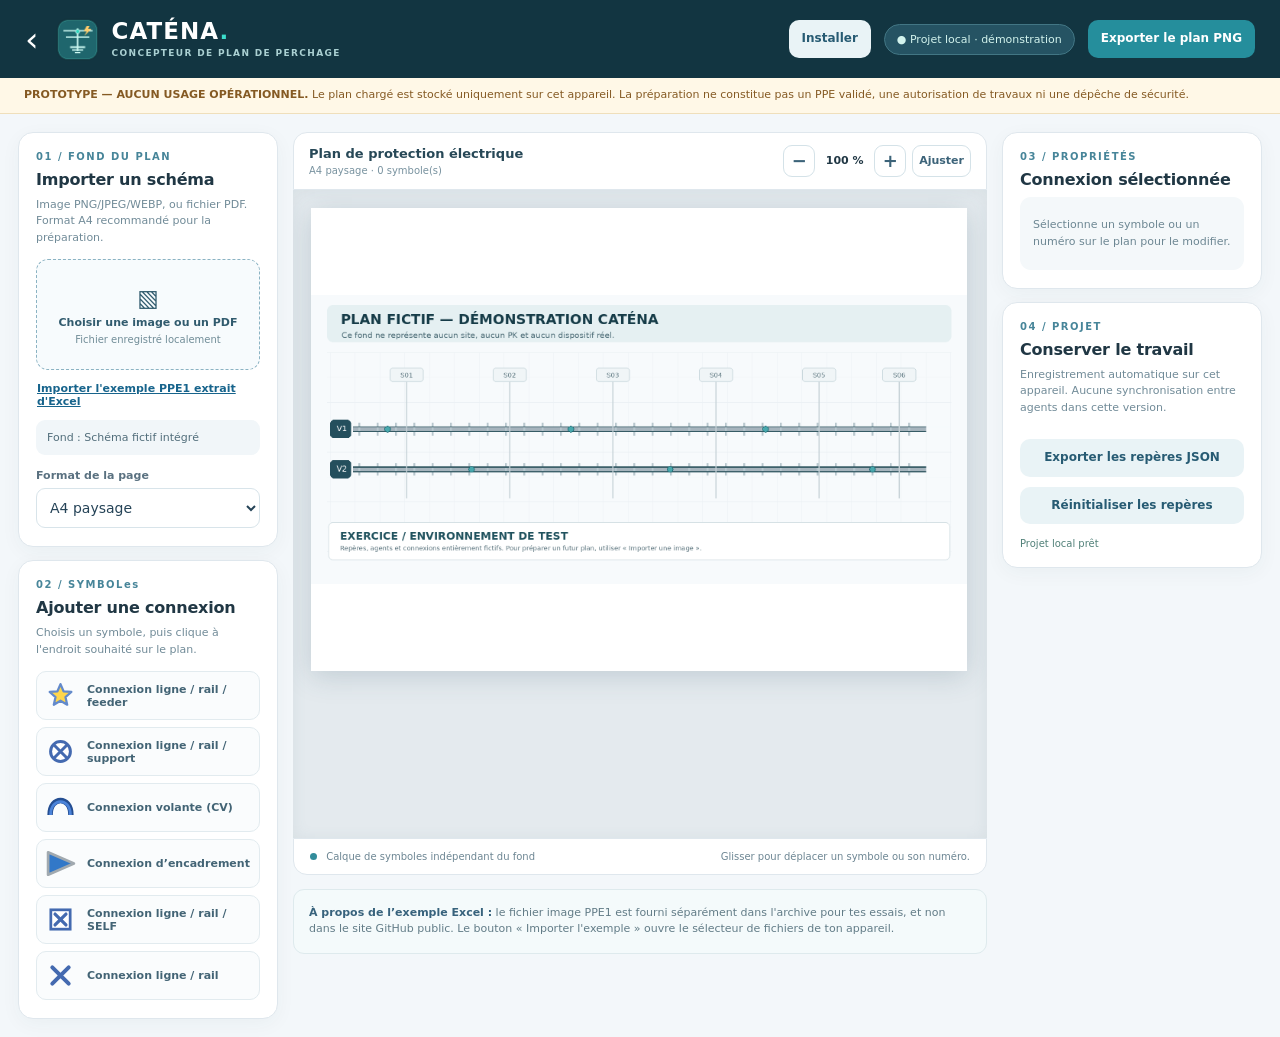
==== site/concepteur.html @ 9c205cb2 "CATENA PWA v0.2.2 : correction du test des exemples privés" ====
<!doctype html>
<html lang="fr">
<head>
<meta charset="utf-8"><meta name="viewport" content="width=device-width,initial-scale=1,viewport-fit=cover">
<meta name="theme-color" content="#12343e"><meta name="referrer" content="no-referrer">
<meta http-equiv="Content-Security-Policy" content="default-src 'self'; script-src 'self'; style-src 'self'; img-src 'self' data: blob:; connect-src 'self'; worker-src 'self'; manifest-src 'self'; object-src blob:; frame-src blob:; base-uri 'self'; form-action 'self'">
<link rel="icon" href="assets/icon-192.png"><link rel="apple-touch-icon" href="assets/icon-192.png"><link rel="manifest" href="manifest.webmanifest"><link rel="stylesheet" href="concepteur.css">
<title>CATÉNA · Conception du plan de perchage</title>
</head>
<body>
<div class="layout">
 <header class="app-header">
  <div class="header-left"><a class="back" href="./index.html" title="Retour à CATÉNA">‹</a><img src="assets/icon-192.png" alt="CATÉNA"><div><strong>CATÉNA<span class="dot">.</span></strong><small>CONCEPTEUR DE PLAN DE PERCHAGE</small></div></div>
  <div class="top-right"><button type="button" id="pwa-install" class="button light" hidden>Installer</button><button type="button" id="pwa-update" class="button light" hidden>Mettre à jour</button><span id="pwa-connection-label" hidden></span><span class="local-chip">● Projet local · démonstration</span><button id="btn-export" class="button primary" type="button">Exporter le plan PNG</button></div>
 </header>
 <div class="demo-warning"><strong>PROTOTYPE — AUCUN USAGE OPÉRATIONNEL.</strong> Le plan chargé est stocké uniquement sur cet appareil. La préparation ne constitue pas un PPE validé, une autorisation de travaux ni une dépêche de sécurité.</div>
 <div class="workspace">
  <aside class="sidebar">
   <section class="panel">
    <div class="section-label">01 / FOND DU PLAN</div><h2>Importer un schéma</h2><p class="help">Image PNG/JPEG/WEBP, ou fichier PDF. Format A4 recommandé pour la préparation.</p>
    <label class="upload-zone" for="file-input"><span>▧</span><strong>Choisir une image ou un PDF</strong><small>Fichier enregistré localement</small></label>
    <input type="file" id="file-input" accept="image/png,image/jpeg,image/webp,application/pdf,.pdf" hidden>
    <button class="text-button" id="example-button" type="button">Importer l'exemple PPE1 extrait d'Excel</button>
    <div id="loaded-name" class="file-status">Fond : schéma fictif intégré</div>
    <label class="field-label" for="paper-select">Format de la page</label><select id="paper-select"><option value="landscape">A4 paysage</option><option value="portrait">A4 portrait</option><option value="original">Proportions de l'image</option></select>
    <p id="pdf-warning" class="pdf-warning" hidden>PDF : prévisualisation native uniquement. L'affichage du PDF peut varier selon le navigateur : pour une position exacte, exportez d'abord sa page en image PNG/JPEG.</p>
   </section>
   <section class="panel"><div class="section-label">02 / SYMBOLes</div><h2>Ajouter une connexion</h2><p class="help">Choisis un symbole, puis clique à l'endroit souhaité sur le plan.</p><div id="palette" class="palette"></div><button id="cancel-add" class="button light full" type="button" hidden>Annuler le placement</button></section>
  </aside>
  <main class="center">
   <div class="canvas-toolbar"><div><strong id="plan-title">Plan de protection électrique</strong><small id="board-meta">A4 paysage · 0 symbole</small></div><div class="toolbar-buttons"><button id="zoom-out" type="button" title="Réduire le plan">−</button><span id="zoom-label">100 %</span><button id="zoom-in" type="button" title="Agrandir le plan">+</button><button id="fit" class="fit" type="button">Ajuster</button></div></div>
   <div id="viewport" class="viewport"><div id="paper" class="paper"><img id="background-image" src="assets/schema_demo.png" alt="Fond de plan"><object id="background-pdf" data="" type="application/pdf" hidden><p>Prévisualisation PDF indisponible sur ce navigateur.</p></object><svg id="overlay" viewBox="0 0 1000 707" xmlns="http://www.w3.org/2000/svg" role="img" aria-label="Calque des connexions et de leurs repères"></svg></div></div>
   <div class="canvas-foot"><span><i class="dot-marker"></i> Calque de symboles indépendant du fond</span><span id="interaction-hint">Glisser pour déplacer un symbole ou son numéro.</span></div>
   <div class="notice"><strong>À propos de l’exemple Excel :</strong> le fichier image PPE1 est fourni séparément dans l'archive pour tes essais, et non dans le site GitHub public. Le bouton « Importer l'exemple » ouvre le sélecteur de fichiers de ton appareil.</div>
  </main>
  <aside class="inspector"><section class="panel"><div class="section-label">03 / PROPRIÉTÉS</div><h2>Connexion sélectionnée</h2><div id="no-selection" class="empty-inspector">Sélectionne un symbole ou un numéro sur le plan pour le modifier.</div><div id="properties" hidden>
   <label class="field-label" for="field-number">Numéro sur le plan</label><input id="field-number" type="text" maxlength="12" autocomplete="off">
   <label class="field-label" for="field-type">Symbole</label><select id="field-type"></select>
   <label class="field-label" for="field-note">Support / désignation</label><input id="field-note" type="text" maxlength="90" placeholder="Ex. support, feeder, sectionnement">
   <label class="field-label">Taille du symbole</label><div class="size-row"><button id="size-down" type="button">−</button><strong id="size-text">100 %</strong><button id="size-up" type="button">+</button></div>
   <p class="help" id="drag-help">Glisse le symbole pour le repositionner, puis le numéro jaune indépendamment.</p><button id="delete-symbol" class="button danger full" type="button">Supprimer la connexion</button>
  </div></section>
  <section class="panel"><div class="section-label">04 / PROJET</div><h2>Conserver le travail</h2><p class="help">Enregistrement automatique sur cet appareil. Aucune synchronisation entre agents dans cette version.</p><button id="save-json" class="button light full" type="button">Exporter les repères JSON</button><button id="clear" class="button light full" type="button">Réinitialiser les repères</button><div class="save-state" id="save-state">Projet local prêt</div></section>
 </aside>
 </div>
</div>
<div class="toast" id="toast" role="status" hidden></div>
<script src="concepteur.js"></script>
<script src="pwa.js"></script>
</body></html>
---- site/concepteur.css ----
:root{font-family:Inter,system-ui,-apple-system,Segoe UI,Arial,sans-serif;color:#203744;background:#f3f7fa;font-size:14px;--navy:#103442;--blue:#2c5d9f;--line:#dfe7ed;--muted:#738896;--mint:#31b8b3}*{box-sizing:border-box}body{margin:0}.layout{min-height:100vh}button,select,input{font:inherit}button{cursor:pointer}button:focus-visible,input:focus-visible,select:focus-visible,.upload-zone:focus-visible{outline:3px solid #5ab6ec;outline-offset:2px}button:disabled{opacity:.5;cursor:not-allowed}.app-header{height:78px;background:#123541;color:#fff;display:flex;align-items:center;justify-content:space-between;padding:0 25px;gap:14px}.header-left,.top-right{display:flex;align-items:center;gap:13px}.header-left img{height:43px;width:43px;border-radius:13px}.header-left strong{font-size:23px;letter-spacing:1px;line-height:1}.header-left small{font-weight:650;font-size:9px;display:block;letter-spacing:1.35px;color:#aad0d2;margin-top:5px}.dot{color:#3bdecc}.back{font-size:34px;text-decoration:none;color:white;line-height:1;margin-right:4px}.local-chip{background:#255363;border:1px solid #427684;border-radius:100px;font-size:11px;color:#d2f3ed;padding:8px 12px}.button{border:0;border-radius:10px;padding:11px 13px;font-size:12px;font-weight:770;line-height:1.3}.button.primary{color:#fff;background:#258e9c}.button.light{color:#275b73;background:#e9f3f6}.button.danger{background:#fff0f0;color:#ab3946}.button.full{width:100%;margin-top:10px}.demo-warning{background:#fff8e7;color:#855a23;border-bottom:1px solid #efdfbb;padding:9px 24px;font-size:11px;line-height:1.5}.workspace{display:grid;grid-template-columns:260px minmax(0,1fr) 260px;gap:15px;padding:18px;align-items:start}.sidebar,.inspector{display:grid;gap:13px}.panel{border-radius:15px;padding:18px 17px;background:#fff;border:1px solid var(--line);box-shadow:0 5px 20px #203d4b0b}.section-label{color:#478599;letter-spacing:1.5px;font-weight:850;font-size:10px;margin-bottom:8px}.panel h2{font-size:16px;letter-spacing:-.2px;margin:0 0 8px}.help{font-size:11px;color:#718b98;line-height:1.5;margin:3px 0 13px}.upload-zone{display:flex;align-items:center;justify-content:center;flex-direction:column;gap:5px;background:#f7fbfd;border:1.5px dashed #8bb3c3;border-radius:12px;min-height:111px;padding:12px 8px;color:#315b6e;cursor:pointer;text-align:center}.upload-zone span{font-size:23px}.upload-zone strong{font-size:11px}.upload-zone small{font-size:10px;color:#718d98}.text-button{border:0;background:none;color:#17648c;text-decoration:underline;text-align:left;padding:12px 1px;font-size:11px;font-weight:700}.file-status{font-size:11px;color:#526e7b;background:#f1f6f9;padding:11px;border-radius:9px;overflow-wrap:anywhere;margin-bottom:14px}.field-label{display:block;font-weight:750;color:#5a7180;margin:12px 0 6px;font-size:11px}select,input{width:100%;border:1px solid #d8e4ea;border-radius:9px;padding:10px 9px;color:#254357;background:#fff}.pdf-warning{background:#fff2df;color:#985926;border-radius:9px;padding:12px;font-size:11px;line-height:1.6}.palette{display:grid;gap:7px}.palette button{display:flex;align-items:center;gap:11px;width:100%;background:#fafcfd;border:1px solid #e2ebef;padding:8px;border-radius:10px;text-align:left;color:#436475;font-size:11px;font-weight:710}.palette button.active{background:#eaf3fc;border-color:#6ca2cb;box-shadow:inset 3px 0 #437bb3}.palette svg{height:31px;width:31px;flex:0 0 31px}.center{min-width:0}.canvas-toolbar{display:flex;justify-content:space-between;gap:12px;align-items:center;background:#fff;border:1px solid var(--line);border-radius:14px 14px 0 0;padding:12px 15px}.canvas-toolbar strong{display:block;font-size:13px;color:#274857}.canvas-toolbar small{display:block;font-size:10px;color:#78929f;margin-top:4px}.toolbar-buttons{display:flex;align-items:center;gap:6px}.toolbar-buttons button,.size-row button{border:1px solid #d4e2e8;background:#fff;color:#3c6379;border-radius:9px;min-width:32px;height:32px;font-size:18px;font-weight:760}.toolbar-buttons button.fit{font-size:11px;min-width:52px}.toolbar-buttons span{font-size:11px;font-weight:740;min-width:47px;text-align:center}.viewport{background:#e4eaee;overflow:auto;min-height:430px;height:min(72vh,750px);display:flex;align-items:flex-start;justify-content:flex-start;padding:18px;box-shadow:inset 0 1px 15px #4d6d7e17}.paper{background:#fff;position:relative;flex:none;width:100%;aspect-ratio:1.414;box-shadow:0 5px 26px #34566b34;overflow:hidden;isolation:isolate}.paper img,.paper object{position:absolute;width:100%;height:100%;inset:0;object-fit:contain}.paper object{background:#fff}#overlay{position:absolute;inset:0;width:100%;height:100%;z-index:3;touch-action:none}.label{cursor:grab}.part{cursor:grab}.selected-glow{animation:glow 1.15s ease-in-out infinite alternate}.selection-outline{filter:drop-shadow(0 0 4px #5ca7ff)}@keyframes glow{from{opacity:.7}to{opacity:1}}.canvas-foot{background:#fff;border:1px solid var(--line);border-radius:0 0 14px 14px;padding:12px 16px;display:flex;justify-content:space-between;gap:9px;color:#6d8693;font-size:10px}.dot-marker{display:inline-block;width:7px;height:7px;background:#328c9b;border-radius:50%;margin-right:6px}.notice{background:#f4fafb;border:1px solid #deeaed;padding:15px;border-radius:11px;margin-top:14px;font-size:11px;color:#627c87;line-height:1.5}.notice strong{color:#37627c}.empty-inspector{color:#6d8793;background:#f4f8fa;border-radius:11px;padding:19px 13px;line-height:1.6;font-size:11px}.size-row{display:flex;align-items:center;gap:12px}.size-row strong{flex:1;text-align:center;color:#295d79}.save-state{font-size:10px;color:#528179;margin-top:14px}.toast{position:fixed;bottom:20px;right:20px;background:#194357;color:#fff;border-radius:10px;padding:12px 16px;box-shadow:0 8px 26px #18445544;z-index:99;max-width:340px;font-size:12px}.toast[hidden]{display:none}@media(max-width:1140px){.workspace{grid-template-columns:240px minmax(0,1fr)}.inspector{grid-column:1/-1;grid-template-columns:1fr 1fr}}@media(max-width:740px){.app-header{height:65px;padding:0 12px}.header-left img{height:33px;width:33px}.header-left strong{font-size:19px}.header-left small{font-size:8px;letter-spacing:.7px}.local-chip{display:none}.button.primary{font-size:10px;padding:10px}.workspace{display:flex;flex-direction:column;padding:10px;gap:12px}.sidebar,.inspector{display:contents}.panel{width:100%}.center{width:100%;order:2}.sidebar .panel{order:1}.inspector .panel{order:3}.viewport{height:380px;min-height:300px;padding:9px}.canvas-toolbar{padding:10px 11px}.canvas-foot{flex-direction:column}.notice{margin-bottom:12px}.toolbar-buttons{gap:2px}.toolbar-buttons span{min-width:40px}}
@media(prefers-reduced-motion:reduce){.selected-glow{animation:none}}
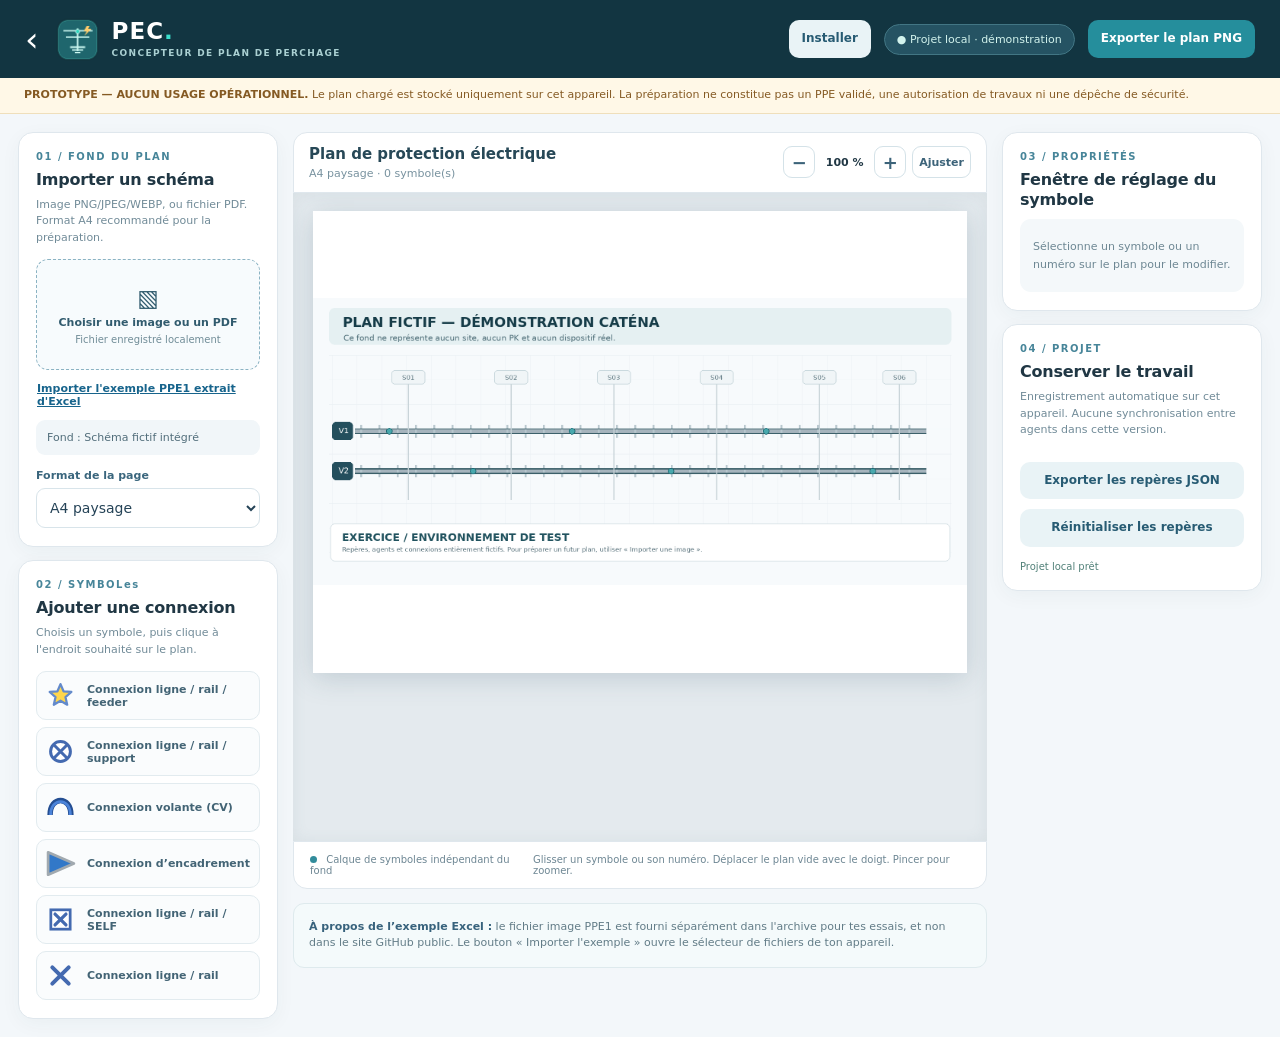
==== commit 508540fc: "PEC PWA v0.2.3 : ergonomie du concepteur et correctif Termux" ====
--- a/site/concepteur.html
+++ b/site/concepteur.html
@@ -5,12 +5,12 @@
 <meta name="theme-color" content="#12343e"><meta name="referrer" content="no-referrer">
 <meta http-equiv="Content-Security-Policy" content="default-src 'self'; script-src 'self'; style-src 'self'; img-src 'self' data: blob:; connect-src 'self'; worker-src 'self'; manifest-src 'self'; object-src blob:; frame-src blob:; base-uri 'self'; form-action 'self'">
 <link rel="icon" href="assets/icon-192.png"><link rel="apple-touch-icon" href="assets/icon-192.png"><link rel="manifest" href="manifest.webmanifest"><link rel="stylesheet" href="concepteur.css">
-<title>CATÉNA · Conception du plan de perchage</title>
+<title>PEC · Conception du plan de perchage · v0.2.3</title>
 </head>
 <body>
 <div class="layout">
  <header class="app-header">
-  <div class="header-left"><a class="back" href="./index.html" title="Retour à CATÉNA">‹</a><img src="assets/icon-192.png" alt="CATÉNA"><div><strong>CATÉNA<span class="dot">.</span></strong><small>CONCEPTEUR DE PLAN DE PERCHAGE</small></div></div>
+  <div class="header-left"><a class="back" href="./index.html" title="Retour à PEC">‹</a><img src="assets/icon-192.png" alt="PEC"><div><strong>PEC<span class="dot">.</span></strong><small>CONCEPTEUR DE PLAN DE PERCHAGE</small></div></div>
   <div class="top-right"><button type="button" id="pwa-install" class="button light" hidden>Installer</button><button type="button" id="pwa-update" class="button light" hidden>Mettre à jour</button><span id="pwa-connection-label" hidden></span><span class="local-chip">● Projet local · démonstration</span><button id="btn-export" class="button primary" type="button">Exporter le plan PNG</button></div>
  </header>
  <div class="demo-warning"><strong>PROTOTYPE — AUCUN USAGE OPÉRATIONNEL.</strong> Le plan chargé est stocké uniquement sur cet appareil. La préparation ne constitue pas un PPE validé, une autorisation de travaux ni une dépêche de sécurité.</div>
@@ -29,11 +29,11 @@
   </aside>
   <main class="center">
    <div class="canvas-toolbar"><div><strong id="plan-title">Plan de protection électrique</strong><small id="board-meta">A4 paysage · 0 symbole</small></div><div class="toolbar-buttons"><button id="zoom-out" type="button" title="Réduire le plan">−</button><span id="zoom-label">100 %</span><button id="zoom-in" type="button" title="Agrandir le plan">+</button><button id="fit" class="fit" type="button">Ajuster</button></div></div>
-   <div id="viewport" class="viewport"><div id="paper" class="paper"><img id="background-image" src="assets/schema_demo.png" alt="Fond de plan"><object id="background-pdf" data="" type="application/pdf" hidden><p>Prévisualisation PDF indisponible sur ce navigateur.</p></object><svg id="overlay" viewBox="0 0 1000 707" xmlns="http://www.w3.org/2000/svg" role="img" aria-label="Calque des connexions et de leurs repères"></svg></div></div>
-   <div class="canvas-foot"><span><i class="dot-marker"></i> Calque de symboles indépendant du fond</span><span id="interaction-hint">Glisser pour déplacer un symbole ou son numéro.</span></div>
+   <div id="viewport" class="viewport"><div class="paper-wrap"><div id="paper" class="paper"><img id="background-image" src="assets/schema_demo.png" alt="Fond de plan"><object id="background-pdf" data="" type="application/pdf" hidden><p>Prévisualisation PDF indisponible sur ce navigateur.</p></object><svg id="overlay" viewBox="0 0 1000 707" xmlns="http://www.w3.org/2000/svg" role="img" aria-label="Calque des connexions et de leurs repères"></svg></div></div></div>
+   <div class="canvas-foot"><span><i class="dot-marker"></i> Calque de symboles indépendant du fond</span><span id="interaction-hint">Glisser un symbole ou son numéro. Déplacer le plan vide avec le doigt. Pincer pour zoomer.</span></div>
    <div class="notice"><strong>À propos de l’exemple Excel :</strong> le fichier image PPE1 est fourni séparément dans l'archive pour tes essais, et non dans le site GitHub public. Le bouton « Importer l'exemple » ouvre le sélecteur de fichiers de ton appareil.</div>
   </main>
-  <aside class="inspector"><section class="panel"><div class="section-label">03 / PROPRIÉTÉS</div><h2>Connexion sélectionnée</h2><div id="no-selection" class="empty-inspector">Sélectionne un symbole ou un numéro sur le plan pour le modifier.</div><div id="properties" hidden>
+  <aside class="inspector"><section class="panel"><div class="section-label">03 / PROPRIÉTÉS</div><h2 id="properties-title">Fenêtre de réglage du symbole</h2><div id="no-selection" class="empty-inspector">Sélectionne un symbole ou un numéro sur le plan pour le modifier.</div><div id="properties" hidden>
    <label class="field-label" for="field-number">Numéro sur le plan</label><input id="field-number" type="text" maxlength="12" autocomplete="off">
    <label class="field-label" for="field-type">Symbole</label><select id="field-type"></select>
    <label class="field-label" for="field-note">Support / désignation</label><input id="field-note" type="text" maxlength="90" placeholder="Ex. support, feeder, sectionnement">
--- a/site/concepteur.css
+++ b/site/concepteur.css
@@ -1,3 +1,14 @@
 :root{font-family:Inter,system-ui,-apple-system,Segoe UI,Arial,sans-serif;color:#203744;background:#f3f7fa;font-size:14px;--navy:#103442;--blue:#2c5d9f;--line:#dfe7ed;--muted:#738896;--mint:#31b8b3}*{box-sizing:border-box}body{margin:0}.layout{min-height:100vh}button,select,input{font:inherit}button{cursor:pointer}button:focus-visible,input:focus-visible,select:focus-visible,.upload-zone:focus-visible{outline:3px solid #5ab6ec;outline-offset:2px}button:disabled{opacity:.5;cursor:not-allowed}.app-header{height:78px;background:#123541;color:#fff;display:flex;align-items:center;justify-content:space-between;padding:0 25px;gap:14px}.header-left,.top-right{display:flex;align-items:center;gap:13px}.header-left img{height:43px;width:43px;border-radius:13px}.header-left strong{font-size:23px;letter-spacing:1px;line-height:1}.header-left small{font-weight:650;font-size:9px;display:block;letter-spacing:1.35px;color:#aad0d2;margin-top:5px}.dot{color:#3bdecc}.back{font-size:34px;text-decoration:none;color:white;line-height:1;margin-right:4px}.local-chip{background:#255363;border:1px solid #427684;border-radius:100px;font-size:11px;color:#d2f3ed;padding:8px 12px}.button{border:0;border-radius:10px;padding:11px 13px;font-size:12px;font-weight:770;line-height:1.3}.button.primary{color:#fff;background:#258e9c}.button.light{color:#275b73;background:#e9f3f6}.button.danger{background:#fff0f0;color:#ab3946}.button.full{width:100%;margin-top:10px}.demo-warning{background:#fff8e7;color:#855a23;border-bottom:1px solid #efdfbb;padding:9px 24px;font-size:11px;line-height:1.5}.workspace{display:grid;grid-template-columns:260px minmax(0,1fr) 260px;gap:15px;padding:18px;align-items:start}.sidebar,.inspector{display:grid;gap:13px}.panel{border-radius:15px;padding:18px 17px;background:#fff;border:1px solid var(--line);box-shadow:0 5px 20px #203d4b0b}.section-label{color:#478599;letter-spacing:1.5px;font-weight:850;font-size:10px;margin-bottom:8px}.panel h2{font-size:16px;letter-spacing:-.2px;margin:0 0 8px}.help{font-size:11px;color:#718b98;line-height:1.5;margin:3px 0 13px}.upload-zone{display:flex;align-items:center;justify-content:center;flex-direction:column;gap:5px;background:#f7fbfd;border:1.5px dashed #8bb3c3;border-radius:12px;min-height:111px;padding:12px 8px;color:#315b6e;cursor:pointer;text-align:center}.upload-zone span{font-size:23px}.upload-zone strong{font-size:11px}.upload-zone small{font-size:10px;color:#718d98}.text-button{border:0;background:none;color:#17648c;text-decoration:underline;text-align:left;padding:12px 1px;font-size:11px;font-weight:700}.file-status{font-size:11px;color:#526e7b;background:#f1f6f9;padding:11px;border-radius:9px;overflow-wrap:anywhere;margin-bottom:14px}.field-label{display:block;font-weight:750;color:#5a7180;margin:12px 0 6px;font-size:11px}select,input{width:100%;border:1px solid #d8e4ea;border-radius:9px;padding:10px 9px;color:#254357;background:#fff}.pdf-warning{background:#fff2df;color:#985926;border-radius:9px;padding:12px;font-size:11px;line-height:1.6}.palette{display:grid;gap:7px}.palette button{display:flex;align-items:center;gap:11px;width:100%;background:#fafcfd;border:1px solid #e2ebef;padding:8px;border-radius:10px;text-align:left;color:#436475;font-size:11px;font-weight:710}.palette button.active{background:#eaf3fc;border-color:#6ca2cb;box-shadow:inset 3px 0 #437bb3}.palette svg{height:31px;width:31px;flex:0 0 31px}.center{min-width:0}.canvas-toolbar{display:flex;justify-content:space-between;gap:12px;align-items:center;background:#fff;border:1px solid var(--line);border-radius:14px 14px 0 0;padding:12px 15px}.canvas-toolbar strong{display:block;font-size:13px;color:#274857}.canvas-toolbar small{display:block;font-size:10px;color:#78929f;margin-top:4px}.toolbar-buttons{display:flex;align-items:center;gap:6px}.toolbar-buttons button,.size-row button{border:1px solid #d4e2e8;background:#fff;color:#3c6379;border-radius:9px;min-width:32px;height:32px;font-size:18px;font-weight:760}.toolbar-buttons button.fit{font-size:11px;min-width:52px}.toolbar-buttons span{font-size:11px;font-weight:740;min-width:47px;text-align:center}.viewport{background:#e4eaee;overflow:auto;min-height:430px;height:min(72vh,750px);display:flex;align-items:flex-start;justify-content:flex-start;padding:18px;box-shadow:inset 0 1px 15px #4d6d7e17}.paper{background:#fff;position:relative;flex:none;width:100%;aspect-ratio:1.414;box-shadow:0 5px 26px #34566b34;overflow:hidden;isolation:isolate}.paper img,.paper object{position:absolute;width:100%;height:100%;inset:0;object-fit:contain}.paper object{background:#fff}#overlay{position:absolute;inset:0;width:100%;height:100%;z-index:3;touch-action:none}.label{cursor:grab}.part{cursor:grab}.selected-glow{animation:glow 1.15s ease-in-out infinite alternate}.selection-outline{filter:drop-shadow(0 0 4px #5ca7ff)}@keyframes glow{from{opacity:.7}to{opacity:1}}.canvas-foot{background:#fff;border:1px solid var(--line);border-radius:0 0 14px 14px;padding:12px 16px;display:flex;justify-content:space-between;gap:9px;color:#6d8693;font-size:10px}.dot-marker{display:inline-block;width:7px;height:7px;background:#328c9b;border-radius:50%;margin-right:6px}.notice{background:#f4fafb;border:1px solid #deeaed;padding:15px;border-radius:11px;margin-top:14px;font-size:11px;color:#627c87;line-height:1.5}.notice strong{color:#37627c}.empty-inspector{color:#6d8793;background:#f4f8fa;border-radius:11px;padding:19px 13px;line-height:1.6;font-size:11px}.size-row{display:flex;align-items:center;gap:12px}.size-row strong{flex:1;text-align:center;color:#295d79}.save-state{font-size:10px;color:#528179;margin-top:14px}.toast{position:fixed;bottom:20px;right:20px;background:#194357;color:#fff;border-radius:10px;padding:12px 16px;box-shadow:0 8px 26px #18445544;z-index:99;max-width:340px;font-size:12px}.toast[hidden]{display:none}@media(max-width:1140px){.workspace{grid-template-columns:240px minmax(0,1fr)}.inspector{grid-column:1/-1;grid-template-columns:1fr 1fr}}@media(max-width:740px){.app-header{height:65px;padding:0 12px}.header-left img{height:33px;width:33px}.header-left strong{font-size:19px}.header-left small{font-size:8px;letter-spacing:.7px}.local-chip{display:none}.button.primary{font-size:10px;padding:10px}.workspace{display:flex;flex-direction:column;padding:10px;gap:12px}.sidebar,.inspector{display:contents}.panel{width:100%}.center{width:100%;order:2}.sidebar .panel{order:1}.inspector .panel{order:3}.viewport{height:380px;min-height:300px;padding:9px}.canvas-toolbar{padding:10px 11px}.canvas-foot{flex-direction:column}.notice{margin-bottom:12px}.toolbar-buttons{gap:2px}.toolbar-buttons span{min-width:40px}}
 @media(prefers-reduced-motion:reduce){.selected-glow{animation:none}}
 
+.paper-wrap{min-width:100%;min-height:100%;display:flex;justify-content:center;align-items:flex-start}
+.viewport{touch-action:none;justify-content:flex-start;align-items:flex-start}
+.paper{margin:0 auto}
+#overlay{touch-action:none}
+.canvas-toolbar strong{font-size:15px}
+.canvas-toolbar small{font-size:11px}
+.panel h2#properties-title{line-height:1.3}
+.pdf-warning{margin-top:10px;color:#865d24;background:#fff5e6;padding:10px 12px;border:1px solid #efd8af;border-radius:10px;font-size:11px;line-height:1.5}
+.field-label{display:block;font-size:11px;font-weight:760;color:#3a667d;margin-top:12px;margin-bottom:6px}
+#properties .button.danger{margin-top:12px}
+@media(max-width:740px){.viewport{height:420px}.paper-wrap{align-items:flex-start}}
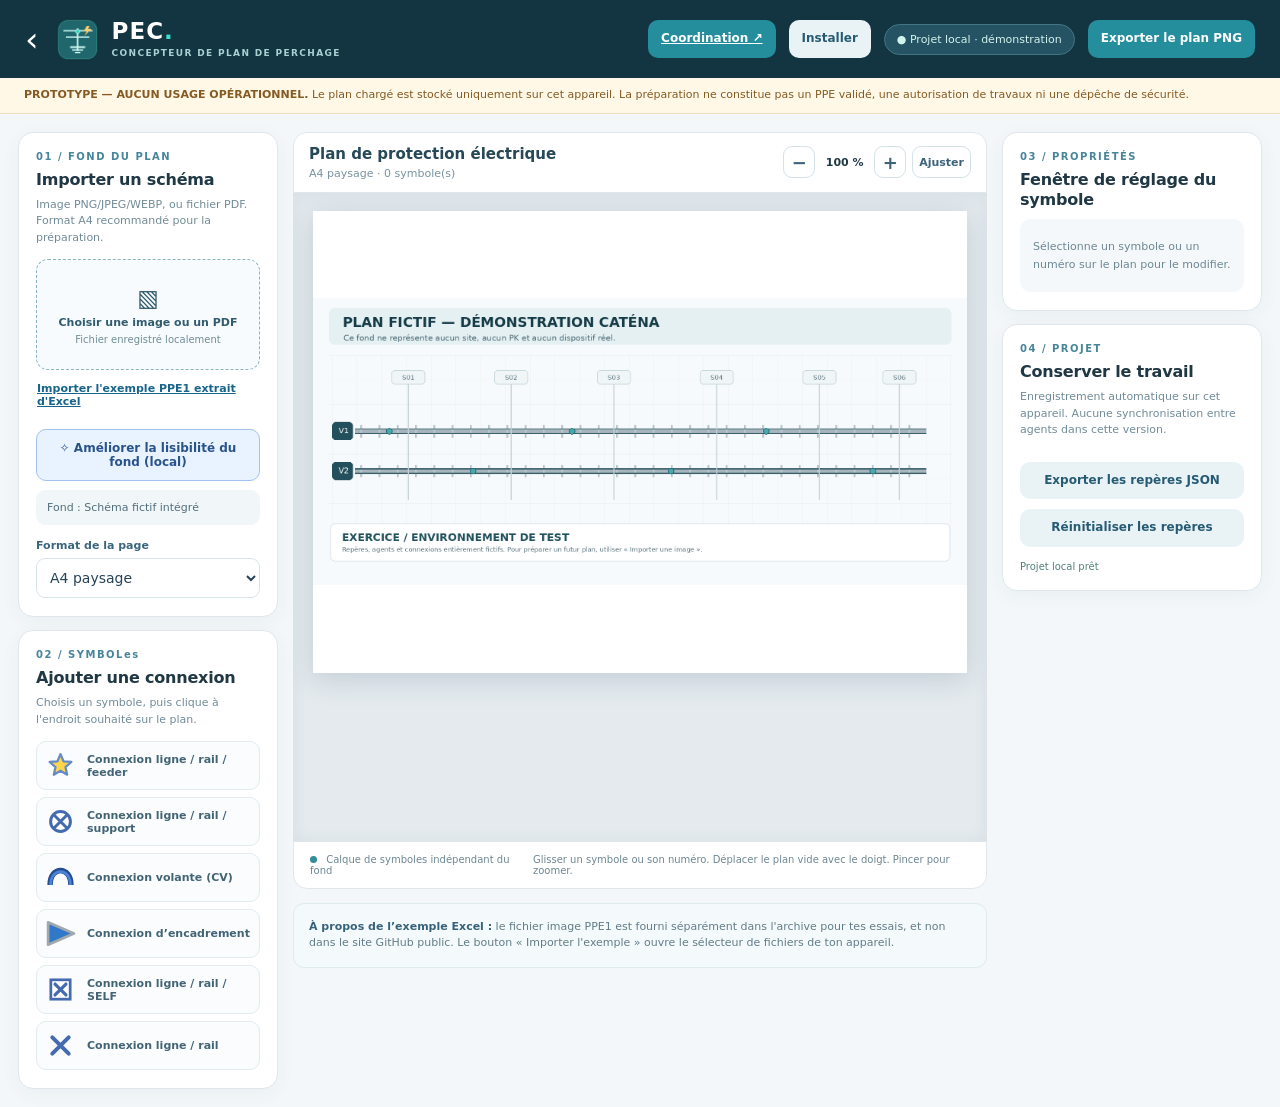
==== commit b5842901: "PEC V0.3.0 : coordination déclarative et lisibilité du plan" ====
--- a/site/concepteur.html
+++ b/site/concepteur.html
@@ -4,14 +4,14 @@
 <meta charset="utf-8"><meta name="viewport" content="width=device-width,initial-scale=1,viewport-fit=cover">
 <meta name="theme-color" content="#12343e"><meta name="referrer" content="no-referrer">
 <meta http-equiv="Content-Security-Policy" content="default-src 'self'; script-src 'self'; style-src 'self'; img-src 'self' data: blob:; connect-src 'self'; worker-src 'self'; manifest-src 'self'; object-src blob:; frame-src blob:; base-uri 'self'; form-action 'self'">
-<link rel="icon" href="assets/icon-192.png"><link rel="apple-touch-icon" href="assets/icon-192.png"><link rel="manifest" href="manifest.webmanifest"><link rel="stylesheet" href="concepteur.css">
+<link rel="icon" href="assets/icon-192.png"><link rel="apple-touch-icon" href="assets/icon-192.png"><link rel="manifest" href="manifest.webmanifest"><link rel="stylesheet" href="concepteur.css"><link rel="stylesheet" href="plan-enhance.css">
 <title>PEC · Conception du plan de perchage · v0.2.3</title>
 </head>
 <body>
 <div class="layout">
  <header class="app-header">
   <div class="header-left"><a class="back" href="./index.html" title="Retour à PEC">‹</a><img src="assets/icon-192.png" alt="PEC"><div><strong>PEC<span class="dot">.</span></strong><small>CONCEPTEUR DE PLAN DE PERCHAGE</small></div></div>
-  <div class="top-right"><button type="button" id="pwa-install" class="button light" hidden>Installer</button><button type="button" id="pwa-update" class="button light" hidden>Mettre à jour</button><span id="pwa-connection-label" hidden></span><span class="local-chip">● Projet local · démonstration</span><button id="btn-export" class="button primary" type="button">Exporter le plan PNG</button></div>
+  <div class="top-right"><a href="./coordination.html" class="button primary">Coordination ↗</a><button type="button" id="pwa-install" class="button light" hidden>Installer</button><button type="button" id="pwa-update" class="button light" hidden>Mettre à jour</button><span id="pwa-connection-label" hidden></span><span class="local-chip">● Projet local · démonstration</span><button id="btn-export" class="button primary" type="button">Exporter le plan PNG</button></div>
  </header>
  <div class="demo-warning"><strong>PROTOTYPE — AUCUN USAGE OPÉRATIONNEL.</strong> Le plan chargé est stocké uniquement sur cet appareil. La préparation ne constitue pas un PPE validé, une autorisation de travaux ni une dépêche de sécurité.</div>
  <div class="workspace">
@@ -20,7 +20,7 @@
     <div class="section-label">01 / FOND DU PLAN</div><h2>Importer un schéma</h2><p class="help">Image PNG/JPEG/WEBP, ou fichier PDF. Format A4 recommandé pour la préparation.</p>
     <label class="upload-zone" for="file-input"><span>▧</span><strong>Choisir une image ou un PDF</strong><small>Fichier enregistré localement</small></label>
     <input type="file" id="file-input" accept="image/png,image/jpeg,image/webp,application/pdf,.pdf" hidden>
-    <button class="text-button" id="example-button" type="button">Importer l'exemple PPE1 extrait d'Excel</button>
+    <button class="text-button" id="example-button" type="button">Importer l'exemple PPE1 extrait d'Excel</button><button type="button" id="enhance-open" class="enhance-launch">✧ Améliorer la lisibilité du fond (local)</button>
     <div id="loaded-name" class="file-status">Fond : schéma fictif intégré</div>
     <label class="field-label" for="paper-select">Format de la page</label><select id="paper-select"><option value="landscape">A4 paysage</option><option value="portrait">A4 portrait</option><option value="original">Proportions de l'image</option></select>
     <p id="pdf-warning" class="pdf-warning" hidden>PDF : prévisualisation native uniquement. L'affichage du PDF peut varier selon le navigateur : pour une position exacte, exportez d'abord sa page en image PNG/JPEG.</p>
@@ -44,7 +44,8 @@
  </aside>
  </div>
 </div>
+<dialog id="enhance-dialog" class="enhance-dialog"><div class="enhance-head"><div><h2>Amélioration du fond S11</h2><small>Traitement local — sans API, ni intelligence artificielle</small></div><button id="enhance-close" class="enhance-close" aria-label="Fermer">×</button></div><div class="enhance-body"><div class="enhance-remark">Netteté et contraste peuvent faciliter la lecture, mais ne corrigent pas les erreurs techniques, les tracés manquants ou les informations fausses. Conserve le schéma d’origine approuvé.</div><canvas id="enhance-preview" width="320" height="180" aria-label="Aperçu de l'image améliorée"></canvas><div class="enhance-grid"><label>Profil de correction<select id="enhance-mode"><option value="doux">Lisibilité douce</option><option value="net" selected>Netteté et contraste</option><option value="contraste">Contraste renforcé</option></select></label><label>Intensité du filtre<input id="enhance-strength" type="range" min="0" max="100" step="5" value="35"></label></div><p id="enhance-message" style="font-size:11px;color:#6c84a3;margin-top:13px">Importe une image S11 pour la traiter sur cet appareil.</p></div><div class="enhance-actions"><button id="enhance-compare" type="button">Afficher original</button><button id="enhance-restore" type="button">Rétablir l'original</button><button id="enhance-apply" type="button" class="apply">Utiliser ce fond corrigé</button></div></dialog>
 <div class="toast" id="toast" role="status" hidden></div>
-<script src="concepteur.js"></script>
+<script src="concepteur.js"></script><script src="plan-enhance.js"></script>
 <script src="pwa.js"></script>
 </body></html>
--- a/site/plan-enhance.css
+++ b/site/plan-enhance.css
@@ -0,0 +1,11 @@
+.enhance-launch{border:1px solid #a3c2ee;border-radius:10px;background:#e9f3ff;color:#29538b;padding:11px 12px;font-size:12px;font-weight:800;margin:9px 0;width:100%;cursor:pointer}
+.enhance-dialog{border:0;border-radius:19px;padding:0;width:min(640px,94vw);max-height:92dvh;background:white;box-shadow:0 25px 90px #04183280;color:#254363}
+.enhance-dialog::backdrop{background:#061b34b3;backdrop-filter:blur(4px)}
+.enhance-head{padding:18px 22px;border-bottom:1px solid #dbe6f2;display:flex;align-items:center;justify-content:space-between;gap:12px}
+.enhance-head h2{font-size:20px;margin:0}.enhance-head small{display:block;margin-top:6px;font-size:11px;color:#73869f}
+.enhance-close{border:0;background:#edf2fb;border-radius:10px;height:34px;width:34px;font-size:21px;color:#416794;cursor:pointer}
+.enhance-body{padding:18px 22px;overflow:auto;max-height:66dvh}
+#enhance-preview{width:100%;height:auto;max-height:365px;object-fit:contain;border:1px solid #dce6f2;border-radius:10px;background:white;margin:12px 0}
+.enhance-grid{display:grid;grid-template-columns:1fr 1fr;gap:12px}.enhance-grid label{display:grid;gap:6px;font-weight:800;font-size:11px;color:#5b7495}.enhance-grid select,.enhance-grid input{width:100%;padding:10px;border:1px solid #d9e4f1;border-radius:9px;background:white;color:#284c77}
+.enhance-remark{font-size:11px;line-height:1.5;padding:12px 14px;border:1px solid #f0e1b8;background:#fff9e8;border-radius:12px;color:#886832}.enhance-actions{padding:15px 22px;border-top:1px solid #e1e9f2;display:flex;flex-wrap:wrap;gap:8px;justify-content:flex-end}.enhance-actions button{padding:10px 13px;border:1px solid #d3e1f1;color:#335d93;background:#f7faff;border-radius:10px;font-weight:800;font-size:11px;cursor:pointer}.enhance-actions button.apply{background:#2865c4;color:white;border-color:#2865c4}.enhance-actions button:disabled{opacity:.5}
+@media(max-width:680px){.enhance-dialog{width:100vw;max-height:96dvh;border-radius:19px 19px 0 0}.enhance-grid{grid-template-columns:1fr}.enhance-actions button{flex:1}}
